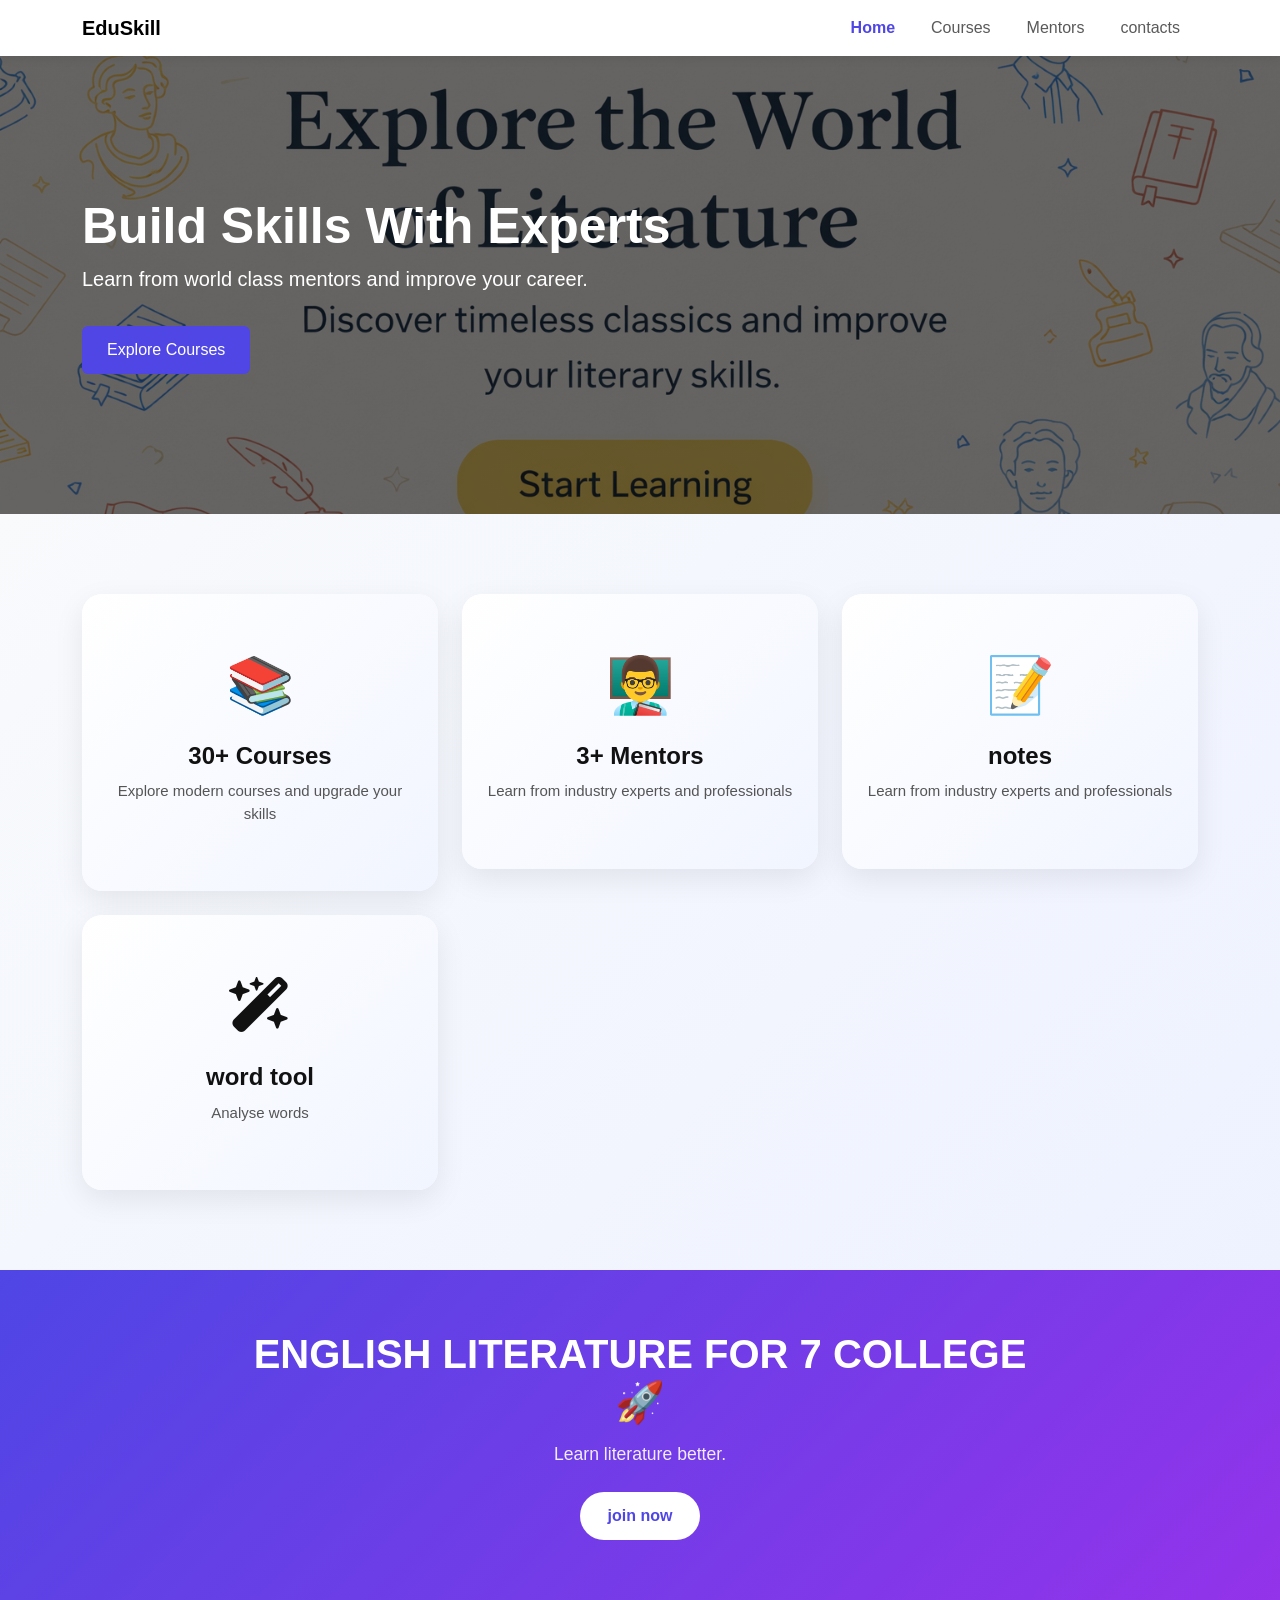
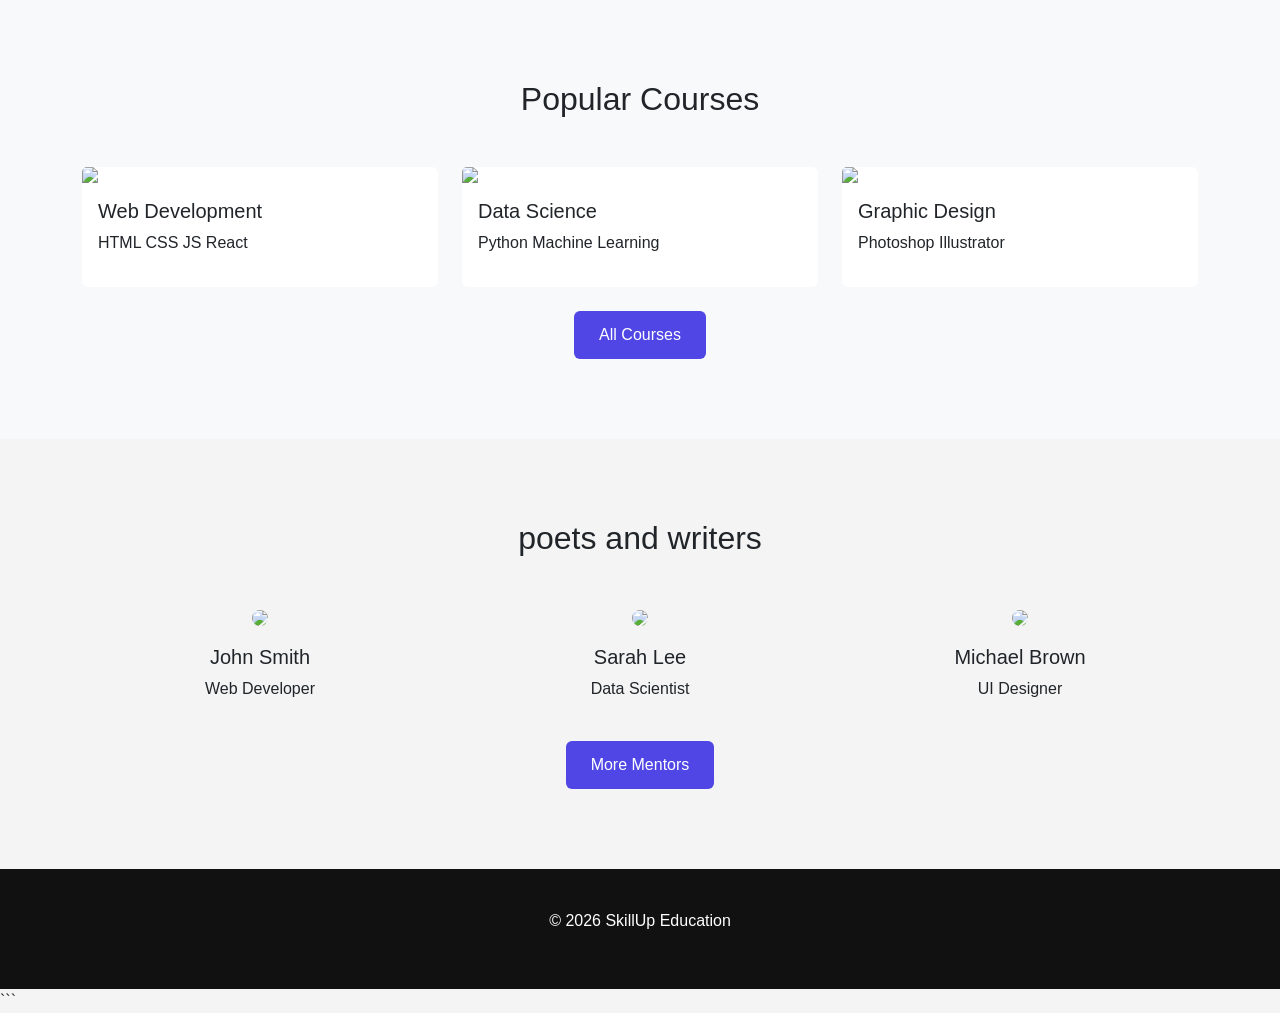
==== index.html @ 880ff3ad "Add files via upload" ====
<!DOCTYPE html>
<html lang="en">
<head>

<meta charset="UTF-8">
<meta name="viewport" content="width=device-width, initial-scale=1.0">

<title>SkillUp Education</title>

<link href="https://cdn.jsdelivr.net/npm/bootstrap@5.3.2/dist/css/bootstrap.min.css" rel="stylesheet">

<link rel="stylesheet" href="https://cdnjs.cloudflare.com/ajax/libs/font-awesome/6.5.0/css/all.min.css">


<style>

body{
  font-family: Arial, sans-serif;
  background:#f4f4f4;
  margin:0;
  padding:0;
}





/* NAVBAR STYLE */

.main-navbar{
box-shadow:0 2px 10px rgba(0,0,0,0.08);
transition:0.3s;
}

/* NAV LINKS */

.nav-link{
font-weight:500;
margin:0 10px;
position:relative;
}

/* UNDERLINE HOVER EFFECT */

.nav-link::after{
content:"";
position:absolute;
width:0;
height:2px;
background:#4f46e5;
left:0;
bottom:0;
transition:0.3s;
}

.nav-link:hover::after{
width:100%;
}

/* ACTIVE LINK */

.nav-link.active{
color:#4f46e5 !important;
font-weight:600;
}

/* BUTTON */

.btn-main{
background:#4f46e5;
color:white;
border:none;
}

.btn-main:hover{
background:#4338ca;
}


.navbar-toggler{
border:none;
}

.navbar-toggler-icon{
background-image:url("data:image/svg+xml,%3csvg xmlns='http://www.w3.org/2000/svg' viewBox='0 0 30 30'%3e%3cpath stroke='rgba%280,0,0,0.7%29' stroke-width='2' d='M4 7h22M4 15h22M4 23h22'/%3e%3c/svg%3e");
}


.main-navbar{
backdrop-filter:blur(10px);
background:rgba(255,255,255,0.9);
}





/* banner */

.hero{
background:linear-gradient(rgba(0,0,0,0.6),rgba(0,0,0,0.6)),
url("banner.png");
background-size:cover;
background-position:center;
color:white;
padding:140px 0;
}
.hero h1{
font-size:50px;
font-weight:700;
}

.btn-main{
background:#4f46e5;
color:white;
padding:12px 25px;
border:none;
}

.section{
padding:80px 0;
}





























/* SECTION */

.tools-section{
padding:80px 0;
background:linear-gradient(135deg,#f8fafc,#eef2ff);
}

/* CARD */

.tool-card{
display:block;
padding:50px 25px;
border-radius:20px;
text-decoration:none;
color:#111;
position:relative;
overflow:hidden;
background:linear-gradient(135deg,#ffffff,#f1f5ff);
transition:0.4s;
box-shadow:0 10px 30px rgba(0,0,0,0.08);
}

/* GRADIENT BORDER GLOW */

.tool-card::before{
content:"";
position:absolute;
top:-2px;
left:-2px;
right:-2px;
bottom:-2px;
background:linear-gradient(45deg,#6366f1,#22c55e,#f59e0b,#ec4899);
z-index:-1;
filter:blur(15px);
opacity:0;
transition:0.4s;
}

/* HOVER EFFECT */

.tool-card:hover{
transform:translateY(-12px) scale(1.03);
box-shadow:0 20px 50px rgba(0,0,0,0.15);
}

.tool-card:hover::before{
opacity:1;
}

/* ICON */

.tool-card .icon{
font-size:55px;
margin-bottom:15px;
transition:0.4s;
}

/* ICON ANIMATION */

.tool-card:hover .icon{
transform:scale(1.2) rotate(8deg);
}

/* TEXT */

.tool-card h4{
font-weight:700;
margin-bottom:10px;
}

.tool-card p{
font-size:15px;
color:#555;
}

/* SMOOTH ENTRY ANIMATION */

.tool-card{
animation:fadeUp 1s ease forwards;
opacity:0;
}

.tool-card:nth-child(1){animation-delay:0.2s;}
.tool-card:nth-child(2){animation-delay:0.4s;}
.tool-card:nth-child(3){animation-delay:0.6s;}

@keyframes fadeUp{
from{
opacity:0;
transform:translateY(40px);
}
to{
opacity:1;
transform:translateY(0);
}
}









/* 7 college banner */
.modern-banner {
  width: 100%;
  min-height: 320px;
  
  display: flex;
  align-items: center;
  justify-content: center;

  padding: 60px 20px;

  /* modern gradient */
  background: linear-gradient(135deg, #4f46e5, #9333ea);

  color: #fff;
  text-align: center;
}

/* content */
.banner-content {
  max-width: 800px;
}

/* heading */
.banner-content h1 {
  font-size: 2.5rem;
  font-weight: 700;
  margin-bottom: 15px;
}

/* text */
.banner-content p {
  font-size: 1.1rem;
  opacity: 0.9;
  margin-bottom: 25px;
}

/* button */
.banner-btn {
  display: inline-block;
  padding: 12px 28px;
  background: #fff;
  color: #4f46e5;
  font-weight: 600;
  border-radius: 50px;
  text-decoration: none;
  transition: 0.3s ease;
}

/* hover effect */
.banner-btn:hover {
  background: #e0e7ff;
  transform: translateY(-2px);
}

/* responsive */
@media (max-width: 768px) {
  .banner-content h1 {
    font-size: 1.8rem;
  }
}








.course-card{
transition:.3s;
border:none;
}

.course-card:hover{
transform:translateY(-8px);
box-shadow:0 10px 25px rgba(0,0,0,.15);
}

.mentor img{
width:120px;
border-radius:50%;
}

footer{
background:#111;
color:white;
padding:40px 0;
}

.newsletter{
background:#4f46e5;
color:white;
padding:60px 0;
}

</style>

</head>

<body>

<!-- NAVBAR -->

<nav class="navbar navbar-expand-lg bg-white sticky-top main-navbar">

<div class="container">

<a class="navbar-brand fw-bold" href="index.html">
EduSkill
</a>

<button class="navbar-toggler" type="button" data-bs-toggle="collapse" data-bs-target="#navbarMenu">
<span class="navbar-toggler-icon"></span>
</button>

<div class="collapse navbar-collapse" id="navbarMenu">

<ul class="navbar-nav ms-auto align-items-lg-center">

<li class="nav-item">
<a class="nav-link active" href="index.html">Home</a>
</li>

<li class="nav-item">
<a class="nav-link" href="courses.html">Courses</a>
</li>

<li class="nav-item">
<a class="nav-link" href="mentors.html">Mentors</a>
</li>

<li class="nav-item">
<a class="nav-link" href="contacts.html">contacts</a>
</li>



</ul>

</div>

</div>

</nav>





<!-- HERO -->

<section class="hero">

<div class="container">

<h1>Build Skills With Experts</h1>

<p class="lead">
Learn from world class mentors and improve your career.
</p>

<a href="courses.html" class="btn btn-main mt-3">
Explore Courses
</a>

</div>

</section>













<!-- button -->




<section class="tools-section">

<div class="container">

<div class="row g-4 text-center">

<div class="col-md-4">

<a href="courses.html" class="tool-card">

<div class="icon">
📚
</div>

<h4>30+ Courses</h4>

<p>Explore modern courses and upgrade your skills</p>

</a>

</div>


<div class="col-md-4">

<a href="mentors.html" class="tool-card">

<div class="icon">
👨‍🏫
</div>

<h4>3+ Mentors</h4>

<p>Learn from industry experts and professionals</p>

</a>

</div>


<div class="col-md-4">

<a href="notes.html" class="tool-card">

<div class="icon">
📝
</div>

<h4>notes</h4>

<p>Learn from industry experts and professionals</p>

</a>

</div>


<div class="col-md-4">

<a href="wt.html" class="tool-card">

<div class="icon">
<i class="fa-solid fa-wand-magic-sparkles"></i>
</div>

<h4>word tool</h4>

<p>Analyse words</p>

</a>

</div>

</div>

</div>

</section>












<section class="modern-banner">
  <div class="banner-content">
    
    <h1>ENGLISH LITERATURE FOR 7 COLLEGE 🚀</h1>
    
    <p>
      Learn literature better.
    </p>
    
    <a href="dcu.html" class="banner-btn">join now</a>

  </div>
</section>


















<!-- COURSES -->

<section class="section bg-light">

<div class="container">

<h2 class="text-center mb-5">Popular Courses</h2>

<div class="row g-4">

<div class="col-md-4">
<div class="card course-card">
<img src="https://images.unsplash.com/photo-1498050108023-c5249f4df085" class="card-img-top">
<div class="card-body">
<h5>Web Development</h5>
<p>HTML CSS JS React</p>
</div>
</div>
</div>

<div class="col-md-4">
<div class="card course-card">
<img src="https://images.unsplash.com/photo-1551288049-bebda4e38f71" class="card-img-top">
<div class="card-body">
<h5>Data Science</h5>
<p>Python Machine Learning</p>
</div>
</div>
</div>

<div class="col-md-4">
<div class="card course-card">
<img src="https://images.unsplash.com/photo-1504384308090-c894fdcc538d" class="card-img-top">
<div class="card-body">
<h5>Graphic Design</h5>
<p>Photoshop Illustrator</p>
</div>
</div>
</div>

</div>

<div class="text-center mt-4">

<a href="courses.html" class="btn btn-main">
All Courses
</a>

</div>

</div>

</section>


















<!-- MENTORS -->

<section class="section text-center">

<div class="container">

<h2 class="mb-5">poets and writers</h2>

<div class="row mentor">

<div class="col-md-4">
<img src="https://randomuser.me/api/portraits/men/32.jpg">
<h5 class="mt-3">John Smith</h5>
<p>Web Developer</p>
</div>

<div class="col-md-4">
<img src=https://drive.google.com/file/d/1AgMBfsJcHOWzbckxX8zndjla7h2PKmzu/view?pli=1">
<h5 class="mt-3">Sarah Lee</h5>
<p>Data Scientist</p>
</div>

<div class="col-md-4">
<img src="https://randomuser.me/api/portraits/men/22.jpg">
<h5 class="mt-3">Michael Brown</h5>
<p>UI Designer</p>
</div>

</div>

<div class="text-center mt-4">

<a href="mentors.html" class="btn btn-main">
More Mentors
</a>

</div>

</div>

</section>













<!-- FOOTER -->

<footer>

<div class="container text-center">

<p>© 2026 SkillUp Education</p>

</div>

</footer>


<!-- BOOTSTRAP JS (REQUIRED FOR MOBILE NAVBAR) -->

<script src="https://cdn.jsdelivr.net/npm/bootstrap@5.3.2/dist/js/bootstrap.bundle.min.js"></script>

</body>
</html>
```
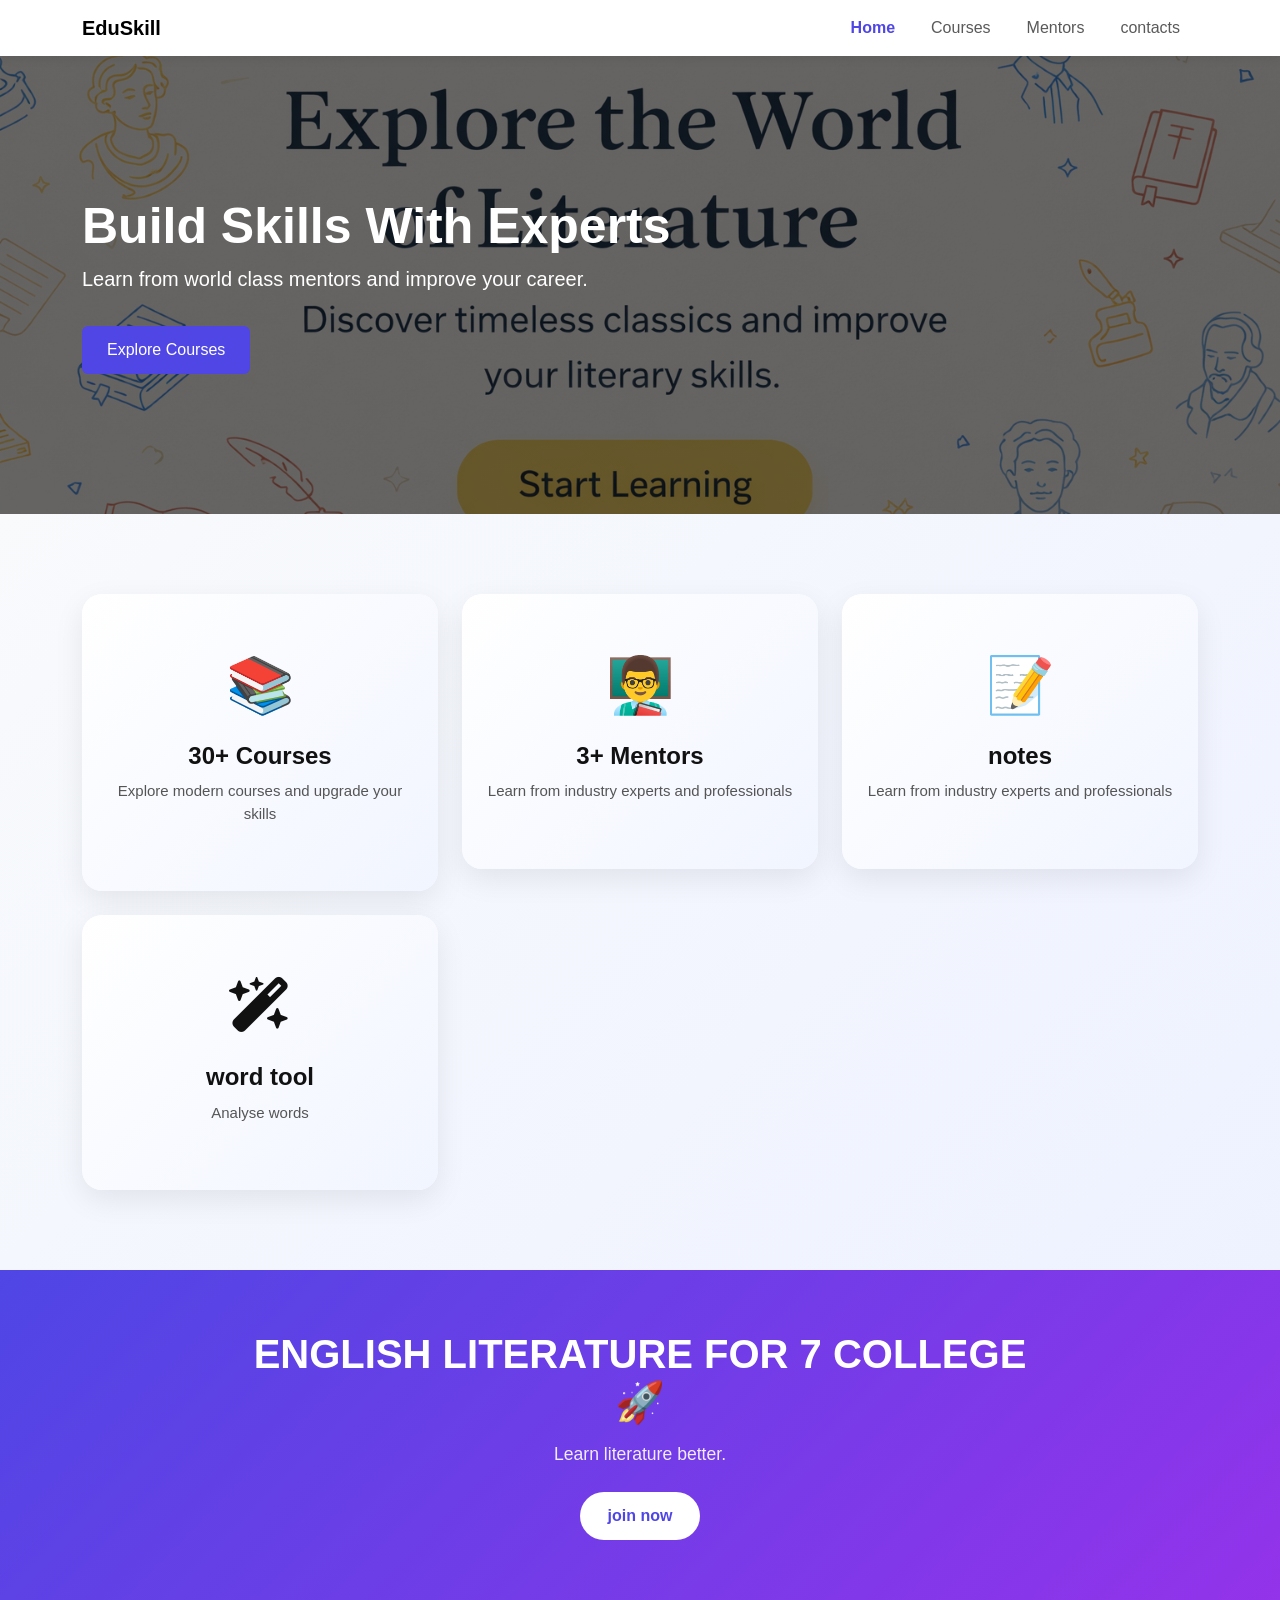
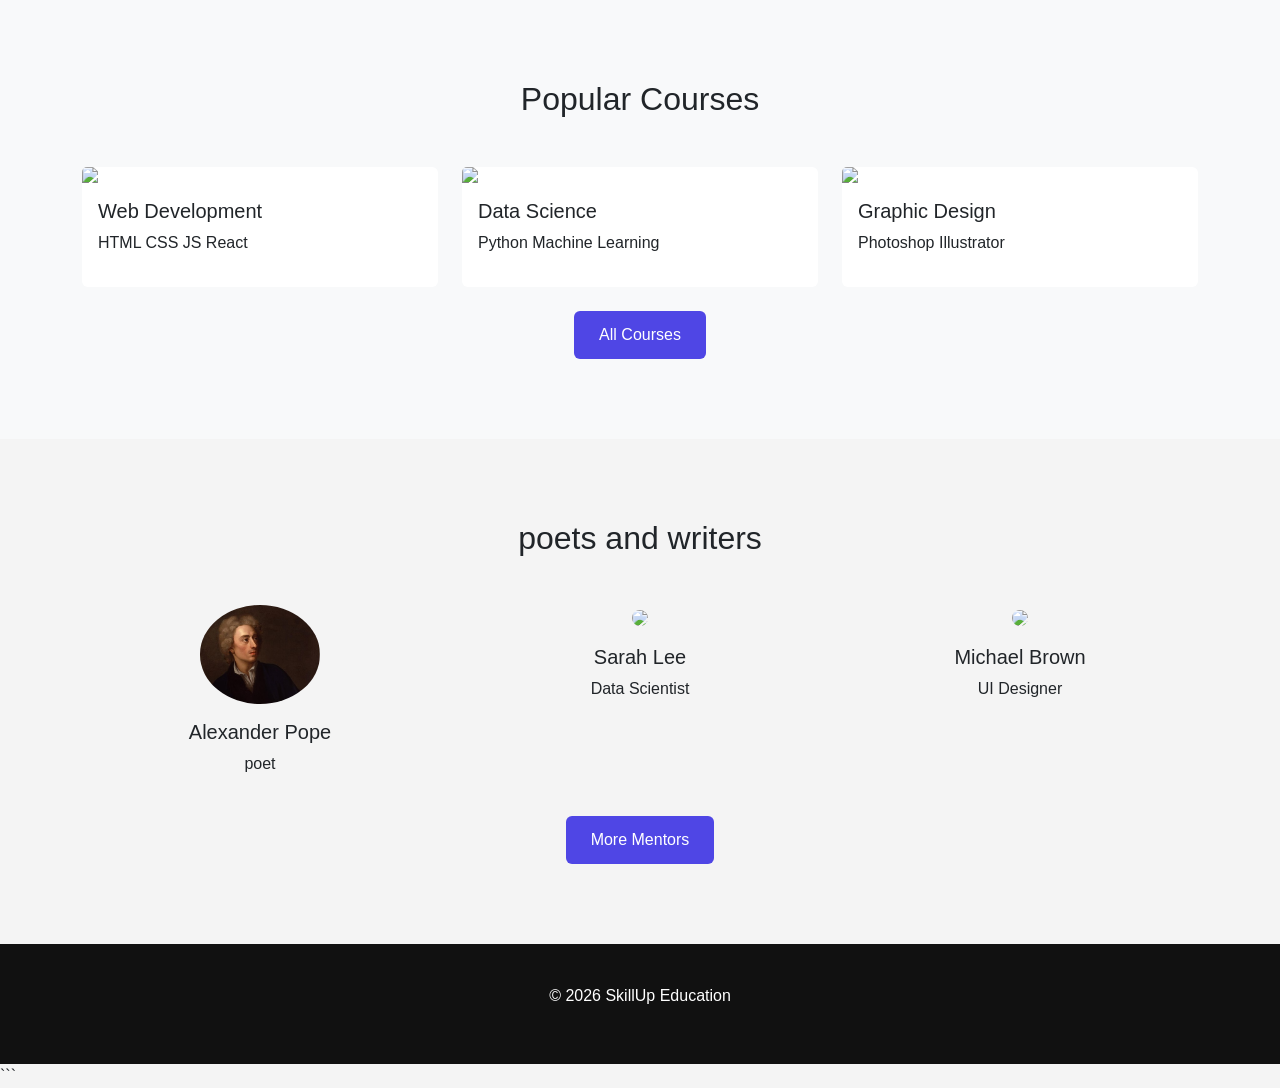
==== commit 335f3a71: "Update index.html" ====
--- a/index.html
+++ b/index.html
@@ -645,9 +645,9 @@
 <div class="row mentor">
 
 <div class="col-md-4">
-<img src="https://randomuser.me/api/portraits/men/32.jpg">
-<h5 class="mt-3">John Smith</h5>
-<p>Web Developer</p>
+<img src="image/Alexander Pope.jpg">
+<h5 class="mt-3">Alexander Pope</h5>
+<p>poet</p>
 </div>
 
 <div class="col-md-4">
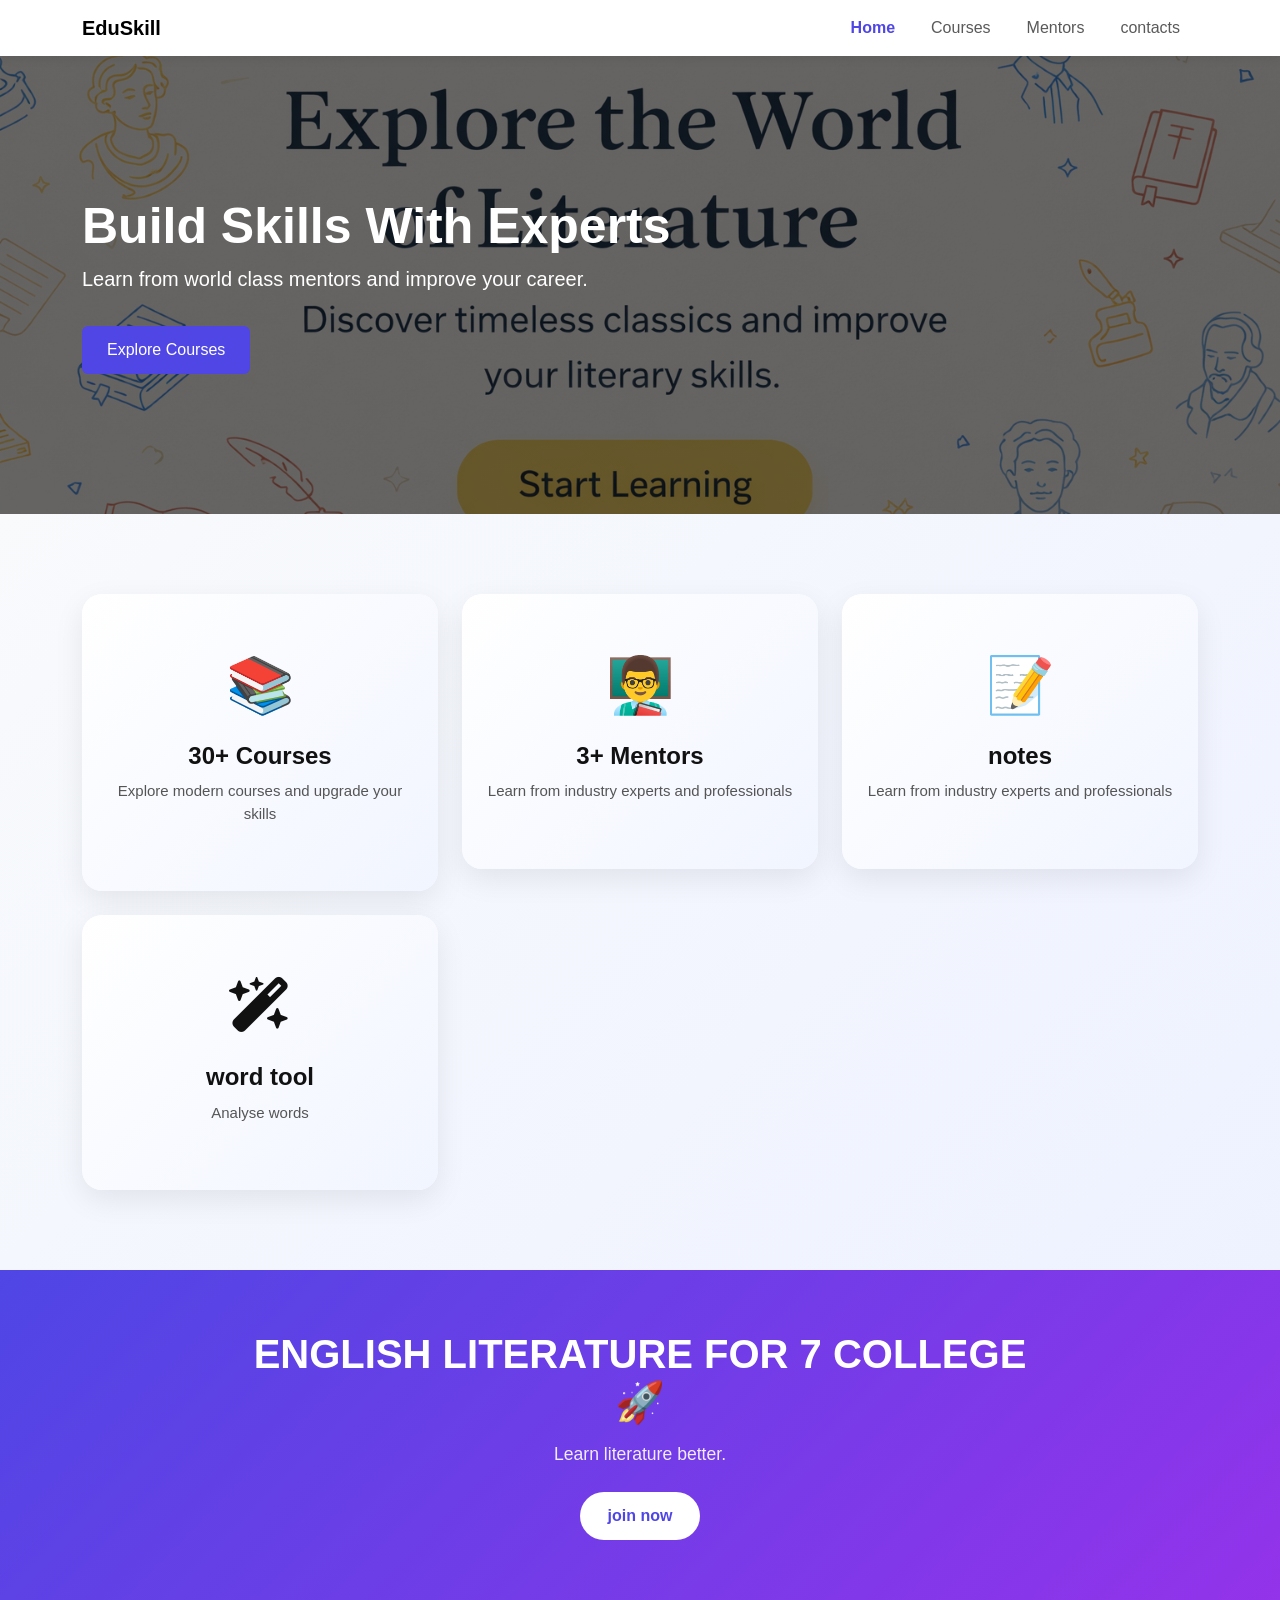
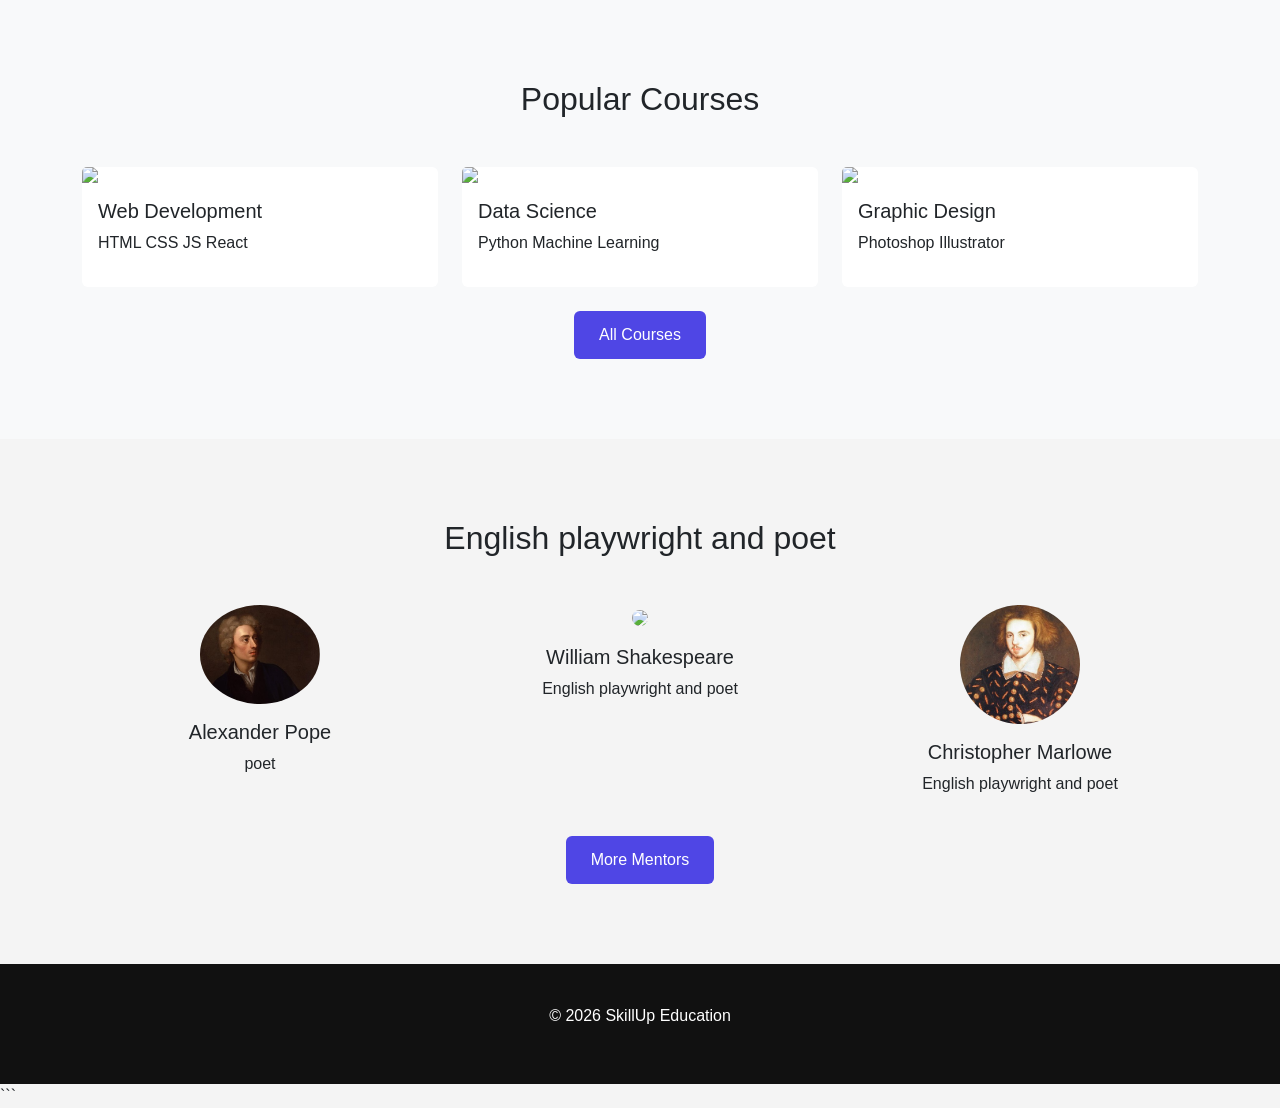
==== commit cbdbdead: "Update index.html" ====
--- a/index.html
+++ b/index.html
@@ -640,7 +640,7 @@
 
 <div class="container">
 
-<h2 class="mb-5">poets and writers</h2>
+<h2 class="mb-5">English playwright and poet</h2>
 
 <div class="row mentor">
 
@@ -651,15 +651,15 @@
 </div>
 
 <div class="col-md-4">
-<img src=https://drive.google.com/file/d/1AgMBfsJcHOWzbckxX8zndjla7h2PKmzu/view?pli=1">
-<h5 class="mt-3">Sarah Lee</h5>
-<p>Data Scientist</p>
-</div>
-
-<div class="col-md-4">
-<img src="https://randomuser.me/api/portraits/men/22.jpg">
-<h5 class="mt-3">Michael Brown</h5>
-<p>UI Designer</p>
+<img src=image/William Shakespeare.jpg">
+<h5 class="mt-3">William Shakespeare</h5>
+<p>English playwright and poet</p>
+</div>
+
+<div class="col-md-4">
+<img src="image/Christopher Marlowe.jpg">
+<h5 class="mt-3">Christopher Marlowe</h5>
+<p> English playwright and poet</p>
 </div>
 
 </div>
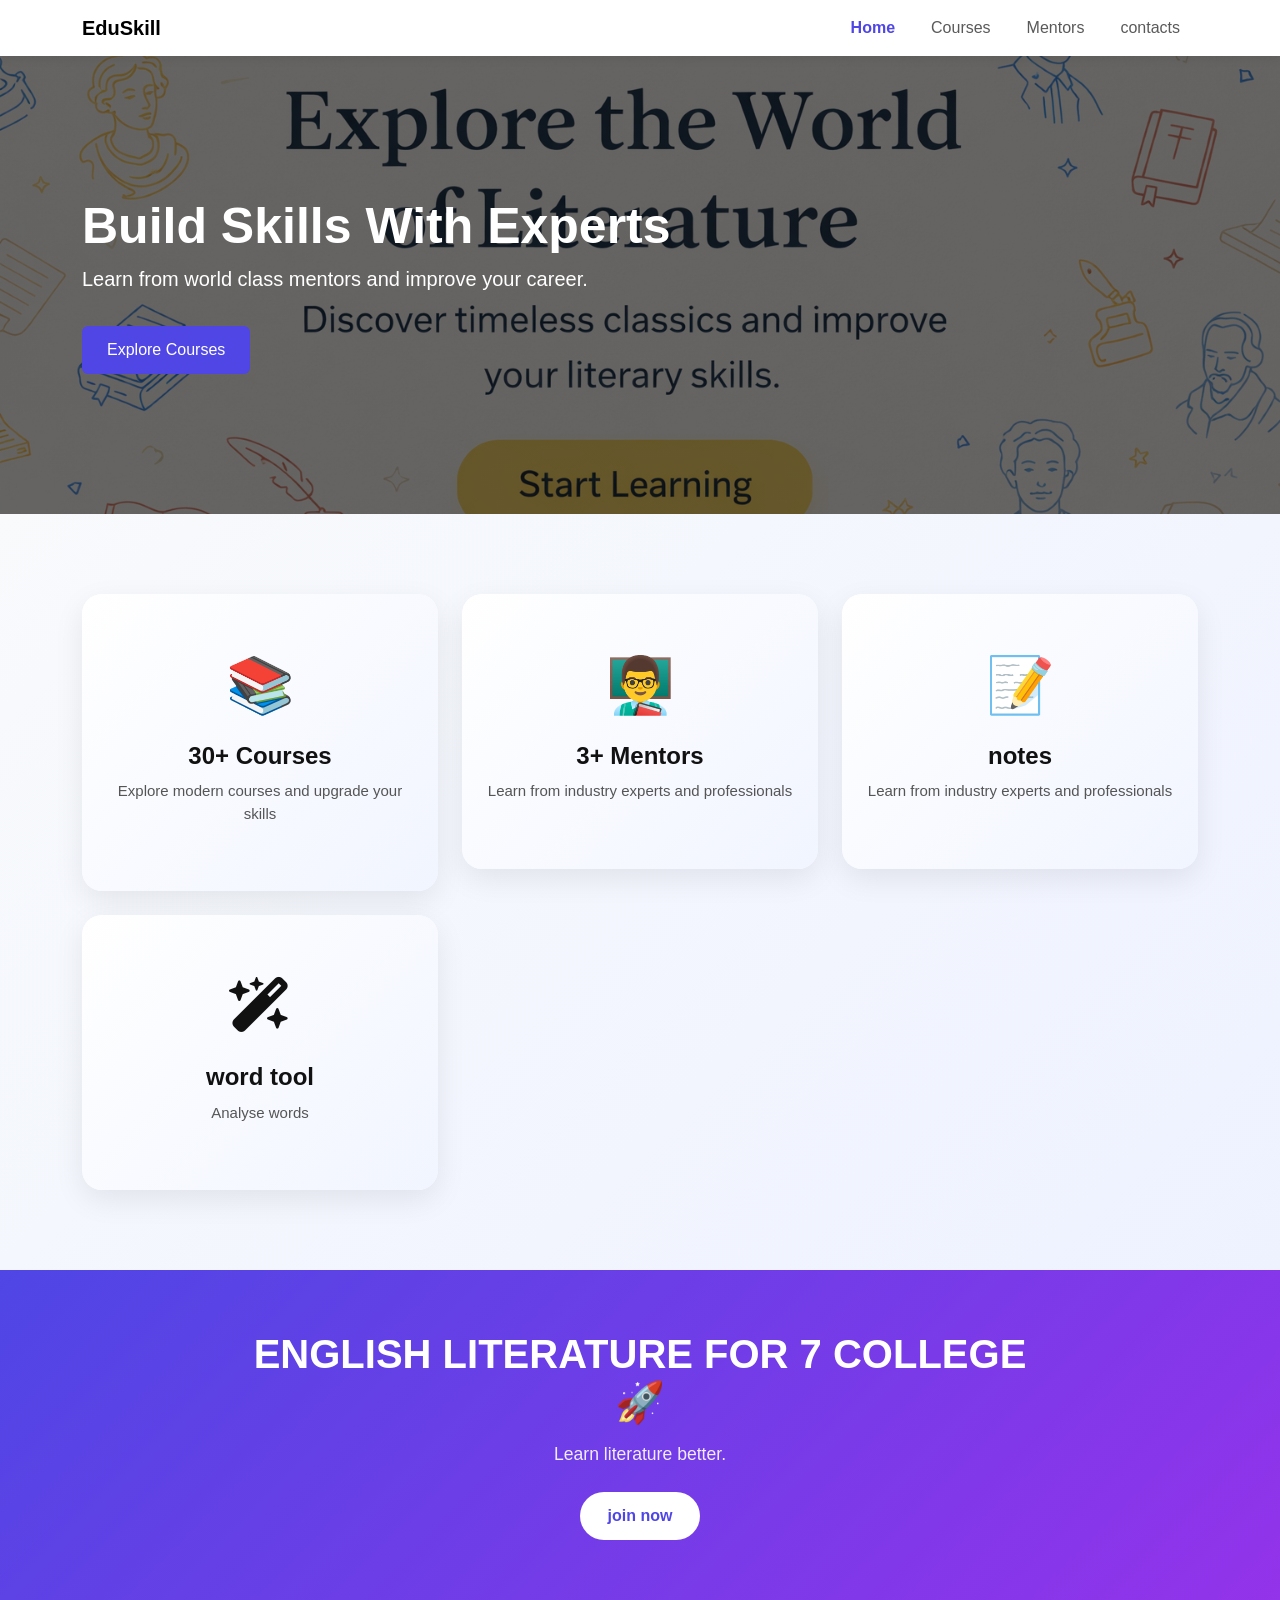
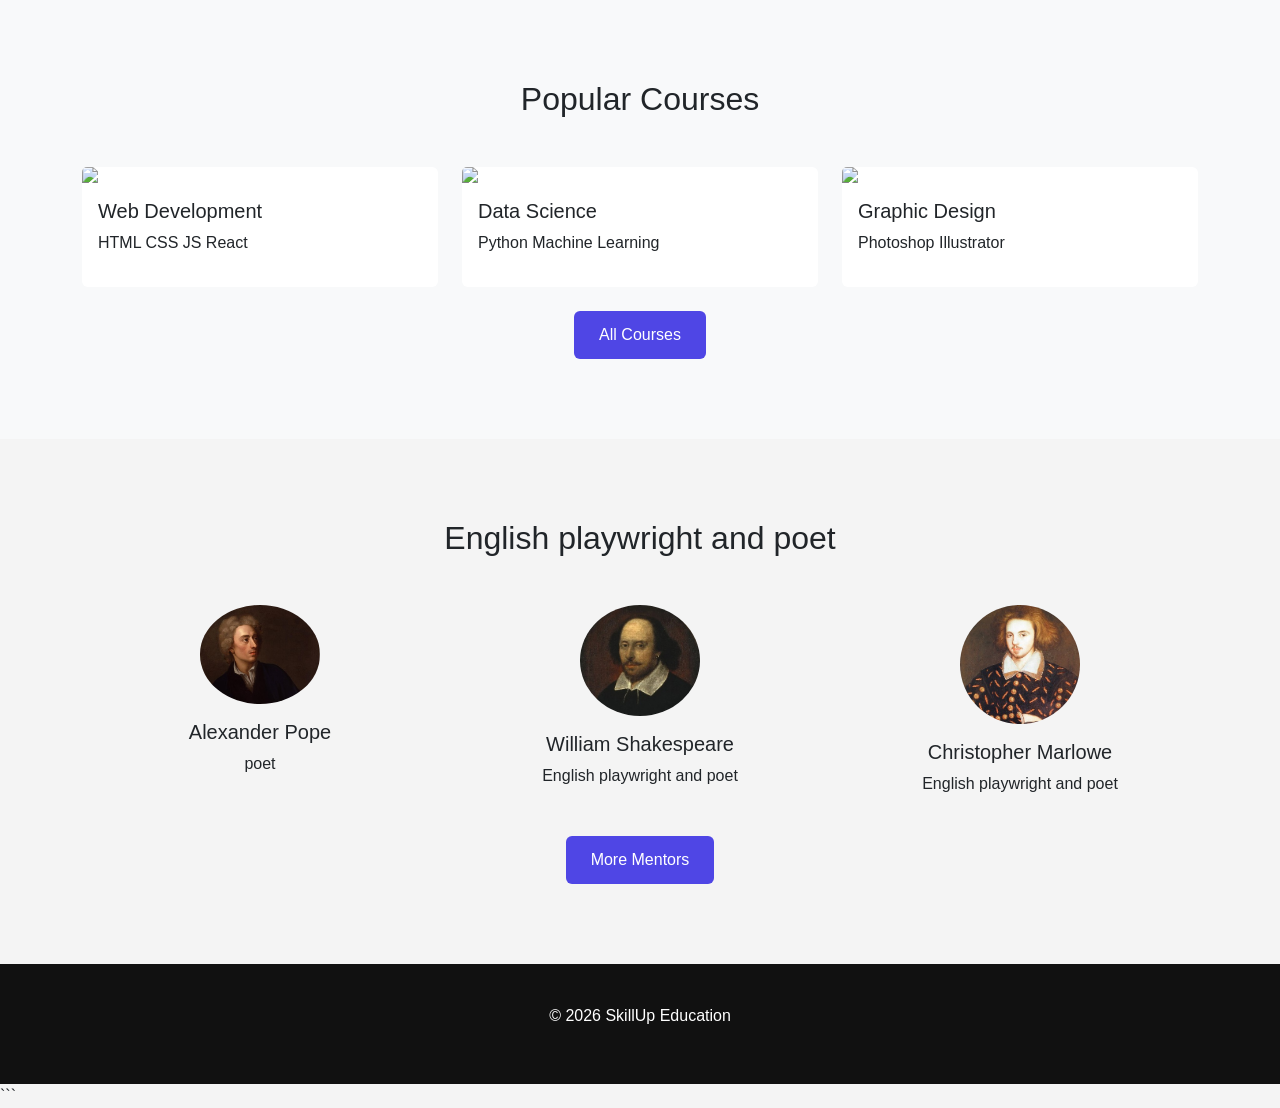
==== commit 4168b723: "Update index.html" ====
--- a/index.html
+++ b/index.html
@@ -651,7 +651,7 @@
 </div>
 
 <div class="col-md-4">
-<img src=image/William Shakespeare.jpg">
+<img src="image/William Shakespeare.jpg">
 <h5 class="mt-3">William Shakespeare</h5>
 <p>English playwright and poet</p>
 </div>
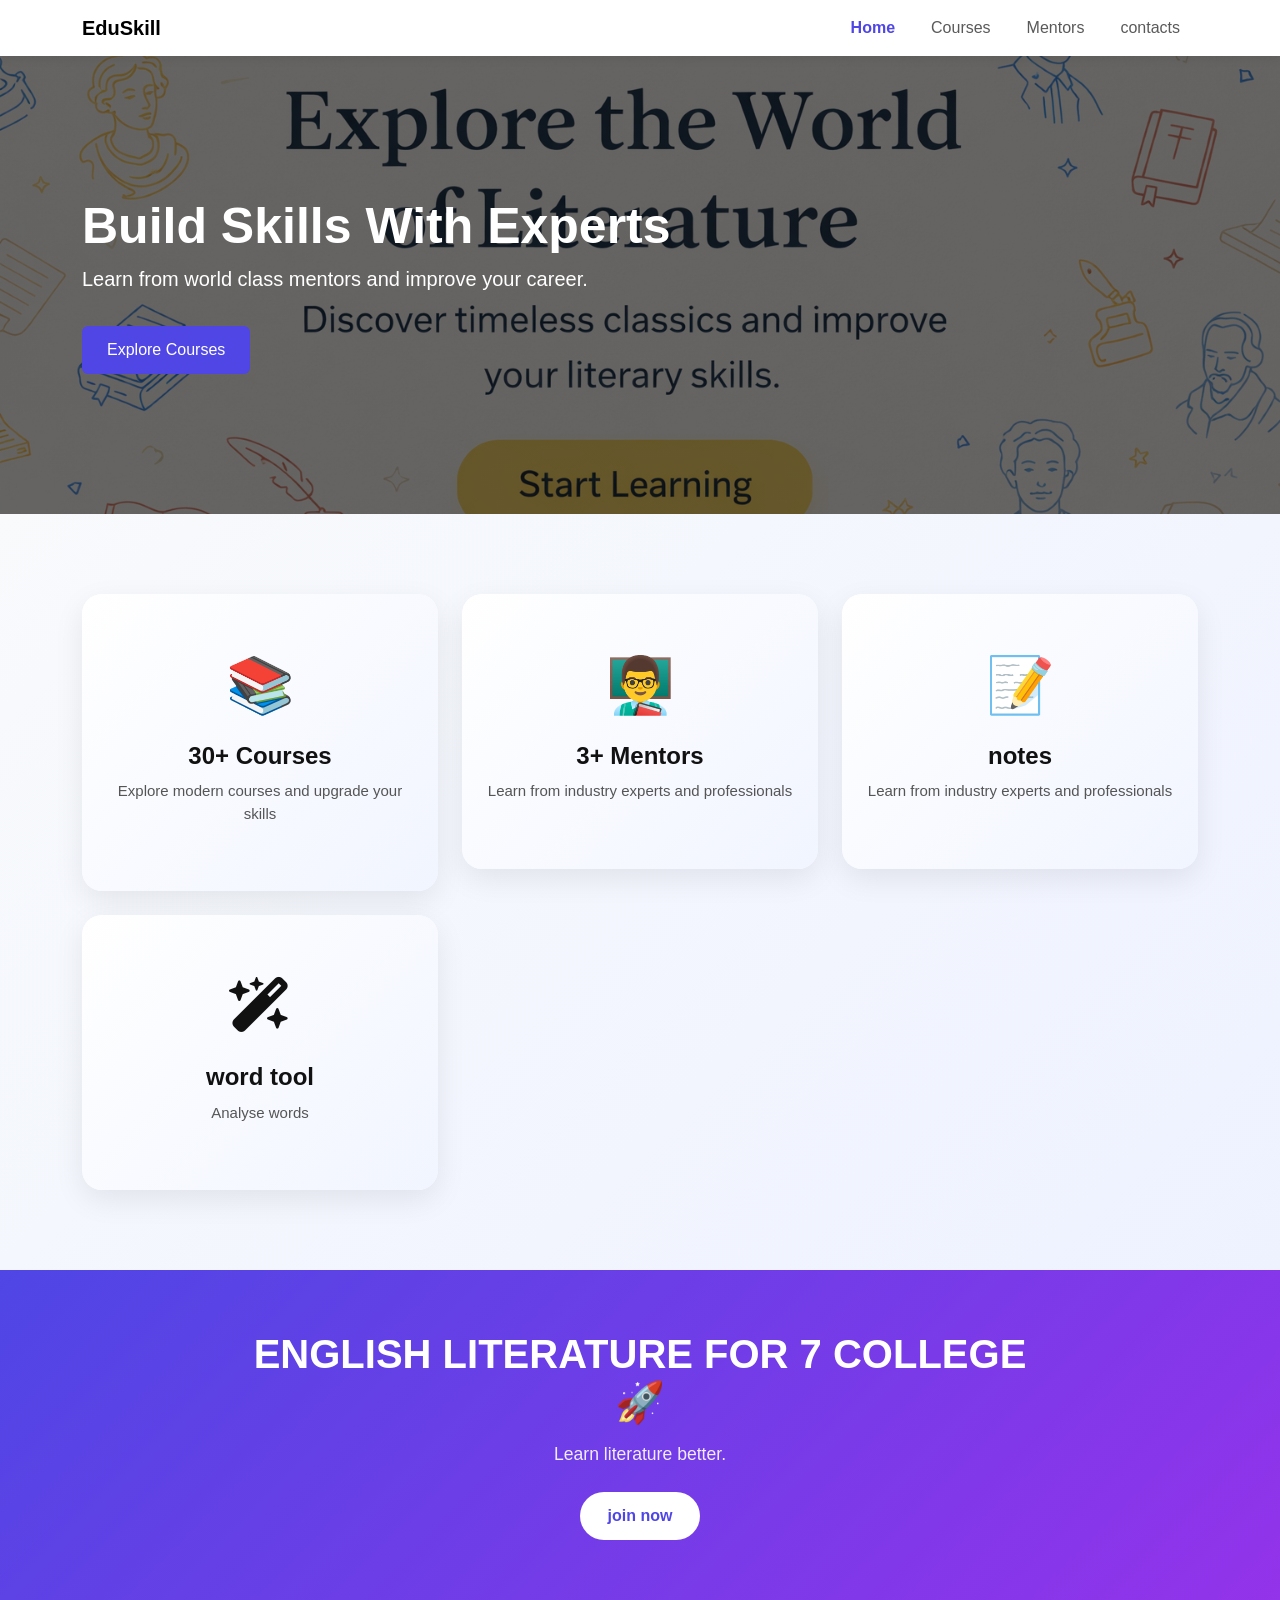
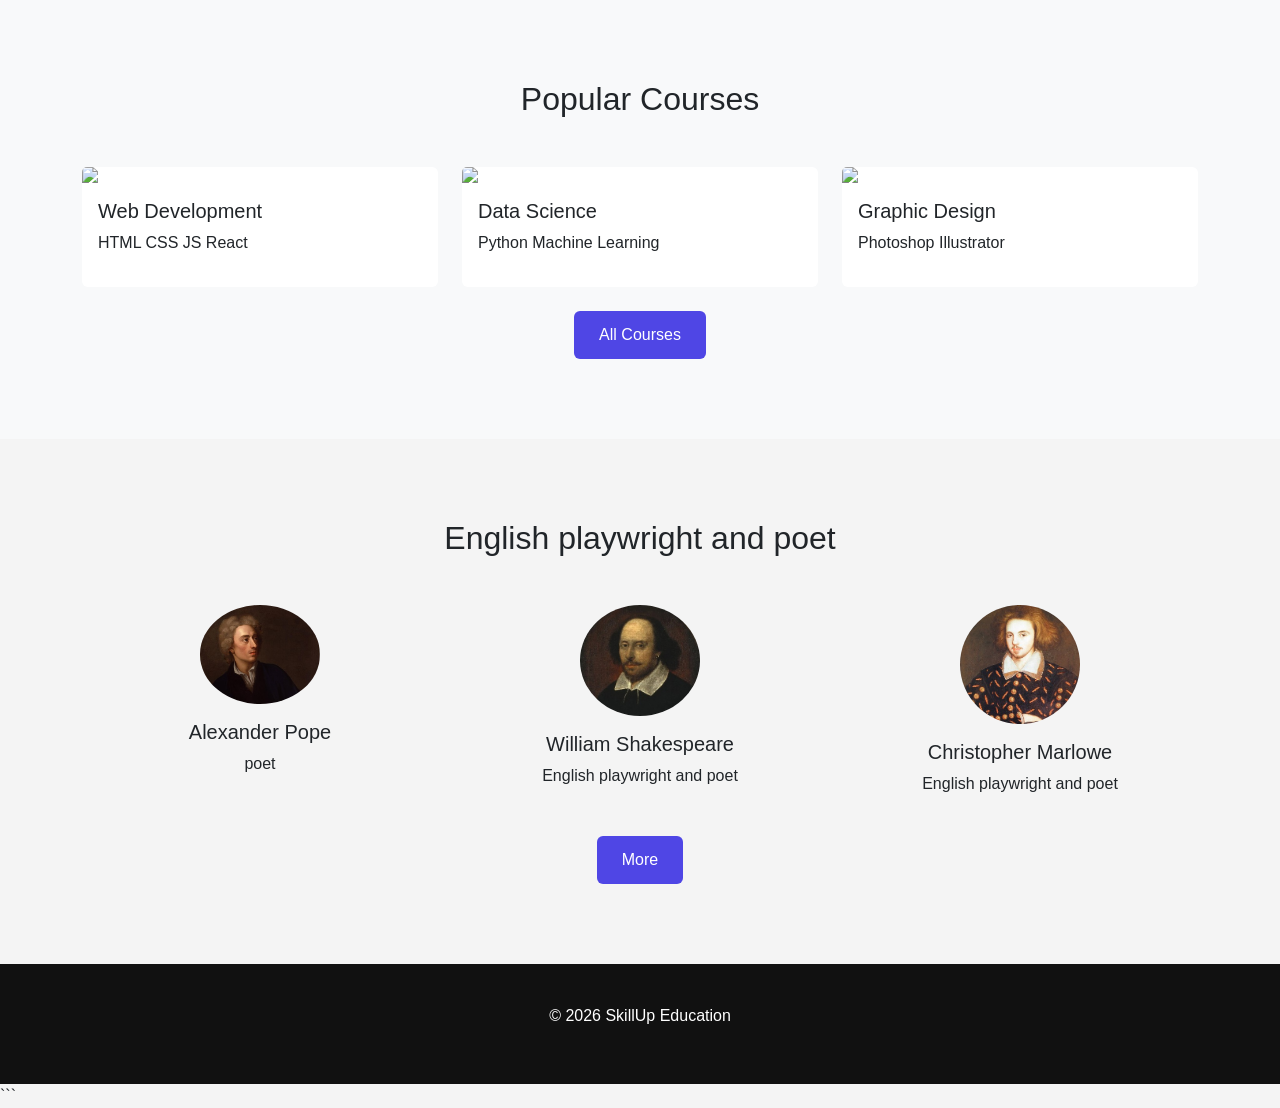
==== commit 1d03a02e: "Update index.html" ====
--- a/index.html
+++ b/index.html
@@ -667,7 +667,7 @@
 <div class="text-center mt-4">
 
 <a href="mentors.html" class="btn btn-main">
-More Mentors
+More
 </a>
 
 </div>
